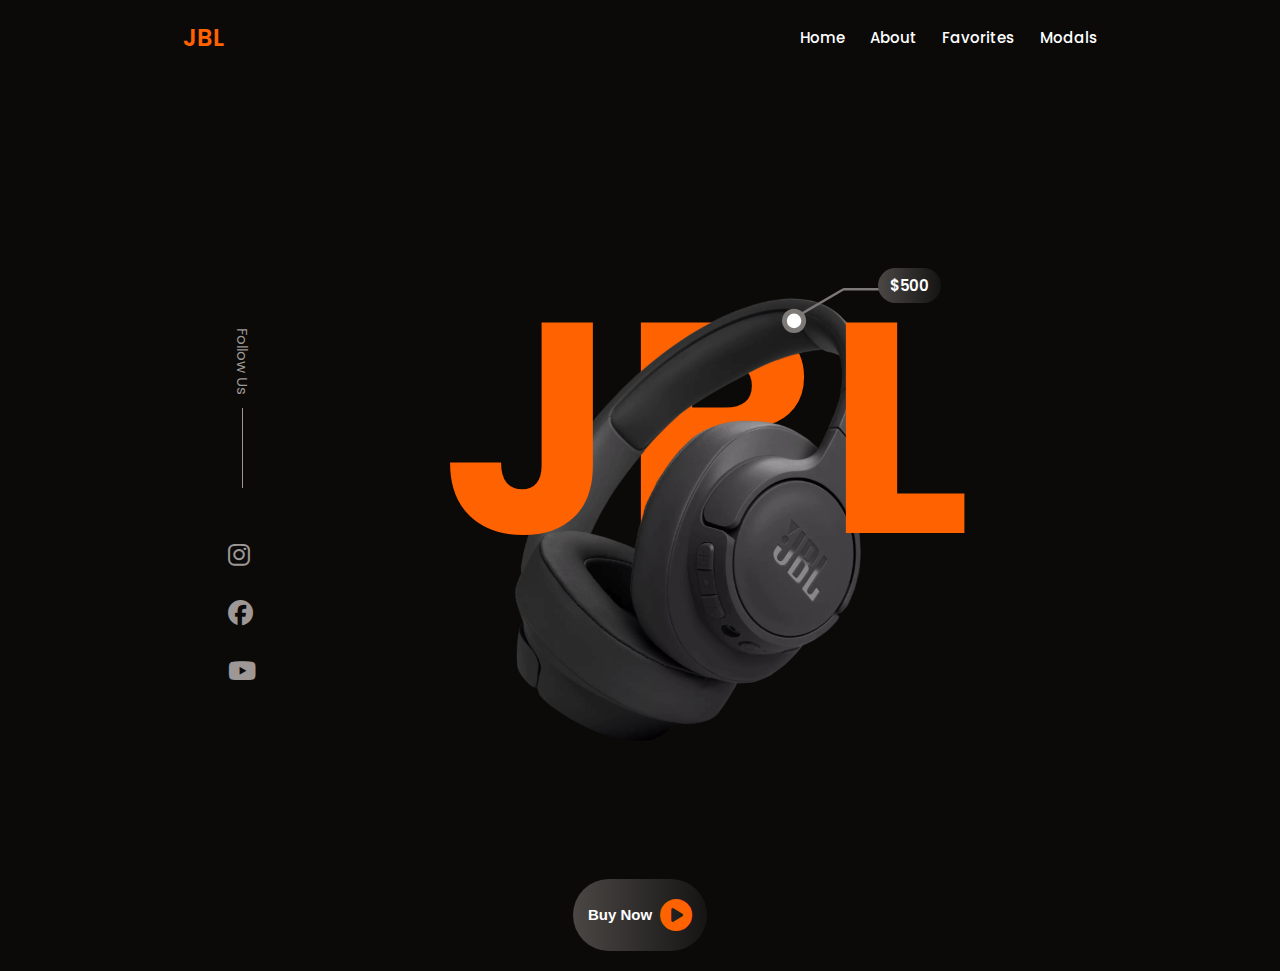
==== 2-)projects/2-)jbl-clone/index.html @ e79e2ca7 "jbl clone start" ====
<!DOCTYPE html>
<html lang="en">
  <head>
    <meta charset="UTF-8" />
    <meta name="viewport" content="width=device-width, initial-scale=1.0" />
    <title>JBl Clone</title>
    <!-- * Css Link -->
    <link rel="stylesheet" href="./styles/style.css" />
    <!-- * Font Awesome -->
    <link
      rel="stylesheet"
      href="https://cdnjs.cloudflare.com/ajax/libs/font-awesome/6.7.2/css/all.min.css"
      integrity="sha512-Evv84Mr4kqVGRNSgIGL/F/aIDqQb7xQ2vcrdIwxfjThSH8CSR7PBEakCr51Ck+w+/U6swU2Im1vVX0SVk9ABhg=="
      crossorigin="anonymous"
      referrerpolicy="no-referrer"
    />
  </head>
  <body>
    <!-- * Header -->
    <header>
      <nav>
        <!-- Logo -->
        <a href="#" class="logo">JBL</a>

        <!-- Navigation List -->
        <ul class="nav-list">
          <li>
            <a href="#">Home</a>
          </li>
          <li>
            <a href="#">About</a>
          </li>
          <li>
            <a href="#">Favorites</a>
          </li>
          <li>
            <a href="#">Modals</a>
          </li>
        </ul>
        <button id="menu-btn">
          <i class="fa-solid fa-bars"></i>
        </button>
      </nav>
    </header>

    <!-- * Home -->
    <section class="home">
      <!-- Left -->
      <div class="home-left">
        <span>Follow Us</span>

        <div class="home-left-social">
          <a href="#">
            <i class="fa-brands fa-instagram"></i>
          </a>
          <a href="#">
            <i class="fa-brands fa-facebook"></i>
          </a>
          <a href="#">
            <i class="fa-brands fa-youtube"></i>
          </a>
        </div>
      </div>

      <!-- Center -->
      <div class="home-center">
        <!-- Image -->
        <img src="./images/home-img.png" class="home-center-image" alt="" />

        <!-- Title -->

        <h1 class="home-center-title">
          <span>J</span>
          <span>B</span>
          <span>L</span>
        </h1>

        <!-- * Tooltip -->
        <div class="home-center-tooltip">
          <img
            src="./images/tooltip-right.svg"
            class="home-tooltip-image"
            alt=""
          />
          <span class="home-center-tooltip-text">$500</span>
        </div>
      </div>
    </section>
    <!-- Button -->
    <div class="btn-container">
      <button class="button">
        Buy Now <i class="fa-solid fa-circle-play"></i>
      </button>
    </div>

    <!-- * Js Bağlantı -->
    <script src="./main.js"></script>
  </body>
</html>
---- 2-)projects/2-)jbl-clone/styles/style.css ----
@import url("https://fonts.googleapis.com/css2?family=Poppins:ital,wght@0,100;0,200;0,300;0,400;0,500;0,600;0,700;0,800;0,900;1,100;1,200;1,300;1,400;1,500;1,600;1,700;1,800;1,900&display=swap");
/* z-index */
@media (max-width: 800px) {
  #menu-btn {
    display: block !important;
  }
  .nav-list {
    display: none !important;
  }
  .nav-list.open {
    display: flex !important;
    flex-direction: column;
    position: fixed;
    top: 8%;
    right: 8%;
    padding: 20px;
    box-shadow: 2px 2px 10px white;
    border-radius: 10px;
    transition: all 0.5s ease-in-out;
  }
  .home-left-social {
    margin-top: 100px;
  }
}
@media (min-width: 768px) {
  .home-center-image {
    width: 320px !important;
  }
  .home-center-title {
    font-size: 256px !important;
    top: -50px !important;
  }
  .home-left span {
    font-size: 0.938rem !important;
  }
  .home-left span::after {
    width: 80px !important;
    left: 80px;
  }
  .home-left-social {
    margin-top: 30px;
  }
  .home-left-social a {
    font-size: 25px !important;
  }
}
@media (min-width: 1150px) {
  .home-center-image {
    width: 400px !important;
  }
  .home-center-title {
    font-size: 300px !important;
    top: -80px !important;
  }
}
header {
  padding: 20px 30px;
}
header nav {
  margin: 0 auto;
  width: 75%;
  display: flex;
  align-items: center;
  justify-content: space-between;
}
header nav .logo {
  color: hsl(23, 100%, 50%);
  font-size: 1.5rem;
  font-weight: 600;
}
header nav .nav-list {
  display: flex;
  align-items: center;
  gap: 25px;
}
header nav .nav-list a {
  color: hsl(0, 0%, 100%);
  font-weight: 500;
  transition: all 0.4s;
}
header nav .nav-list a:hover {
  color: hsl(23, 100%, 50%);
}
header nav #menu-btn {
  background: transparent;
  color: hsl(0, 0%, 100%);
  font-size: 20px;
  cursor: pointer;
  display: none;
}

.home {
  width: 75%;
  margin: 0 auto;
  display: grid;
  margin-top: 10%;
  grid-template-columns: 0.5fr 3fr;
}
.home-left {
  display: grid;
  place-items: center;
}
.home-left span {
  rotate: 90deg;
  font-size: 0.813rem;
  position: relative;
  white-space: nowrap;
}
.home-left span::after {
  content: "";
  width: 48px;
  height: 1px;
  background-color: hsl(23, 4%, 60%);
  display: block;
  position: absolute;
  top: 0;
  bottom: 0;
  margin: auto;
  right: -65px;
}
.home-left-social {
  display: grid;
  row-gap: 20px;
}
.home-left-social a {
  color: hsl(23, 4%, 60%);
  font-size: 20px;
  transition: all 0.5s ease;
}
.home-left-social a:hover {
  color: hsl(23, 100%, 50%);
}
.home-center {
  display: grid;
  justify-self: center;
  position: relative;
}
.home-center img {
  width: 220px;
}
.home-center-title {
  font-size: 10rem;
  color: hsl(23, 100%, 50%);
  position: absolute;
  top: -30px;
  display: flex;
  -moz-column-gap: 7px;
       column-gap: 7px;
  justify-self: center;
}
.home-center-title span:nth-child(2) {
  z-index: -1;
}
.home-center-tooltip {
  position: absolute;
  top: 5px;
  right: 24px;
}
.home-center-tooltip img {
  width: 100px;
}
.home-center-tooltip-text {
  position: absolute;
  background: linear-gradient(90deg, hsl(23, 4%, 28%) 0%, hsl(23, 4%, 8%) 100%);
  color: hsl(0, 0%, 100%);
  padding: 6px 12px;
  border-radius: 64px;
  transform: translate(-4px, -20px);
  font-weight: 600;
}

* {
  margin: 0;
  padding: 0;
  box-sizing: border-box;
  list-style: none;
  text-decoration: none;
  border: none;
  outline: none;
}

body {
  background-color: hsl(23, 12%, 4%);
  color: hsl(23, 4%, 60%);
  font-size: 0.938rem;
  font-family: "Poppins", sans-serif;
}

section {
  padding: 80px 16px;
}

.button {
  background: linear-gradient(90deg, hsl(23, 4%, 28%) 0%, hsl(23, 4%, 8%) 100%);
  color: hsl(0, 0%, 100%);
  padding: 20px 15px;
  border-radius: 64px;
  display: flex;
  align-items: center;
  font-size: 15px;
  font-weight: 600;
  cursor: pointer;
  transition: all 0.5s ease;
}
.button i {
  margin-left: 8px;
  color: hsl(23, 100%, 50%);
  font-size: 32px;
}
.button:hover {
  box-shadow: 0 12px 32px #271208;
}

.btn-container {
  display: flex;
  align-items: center;
  justify-content: center;
  width: 100%;
  padding: 20px;
  margin-top: 20px !important;
}/*# sourceMappingURL=style.css.map */
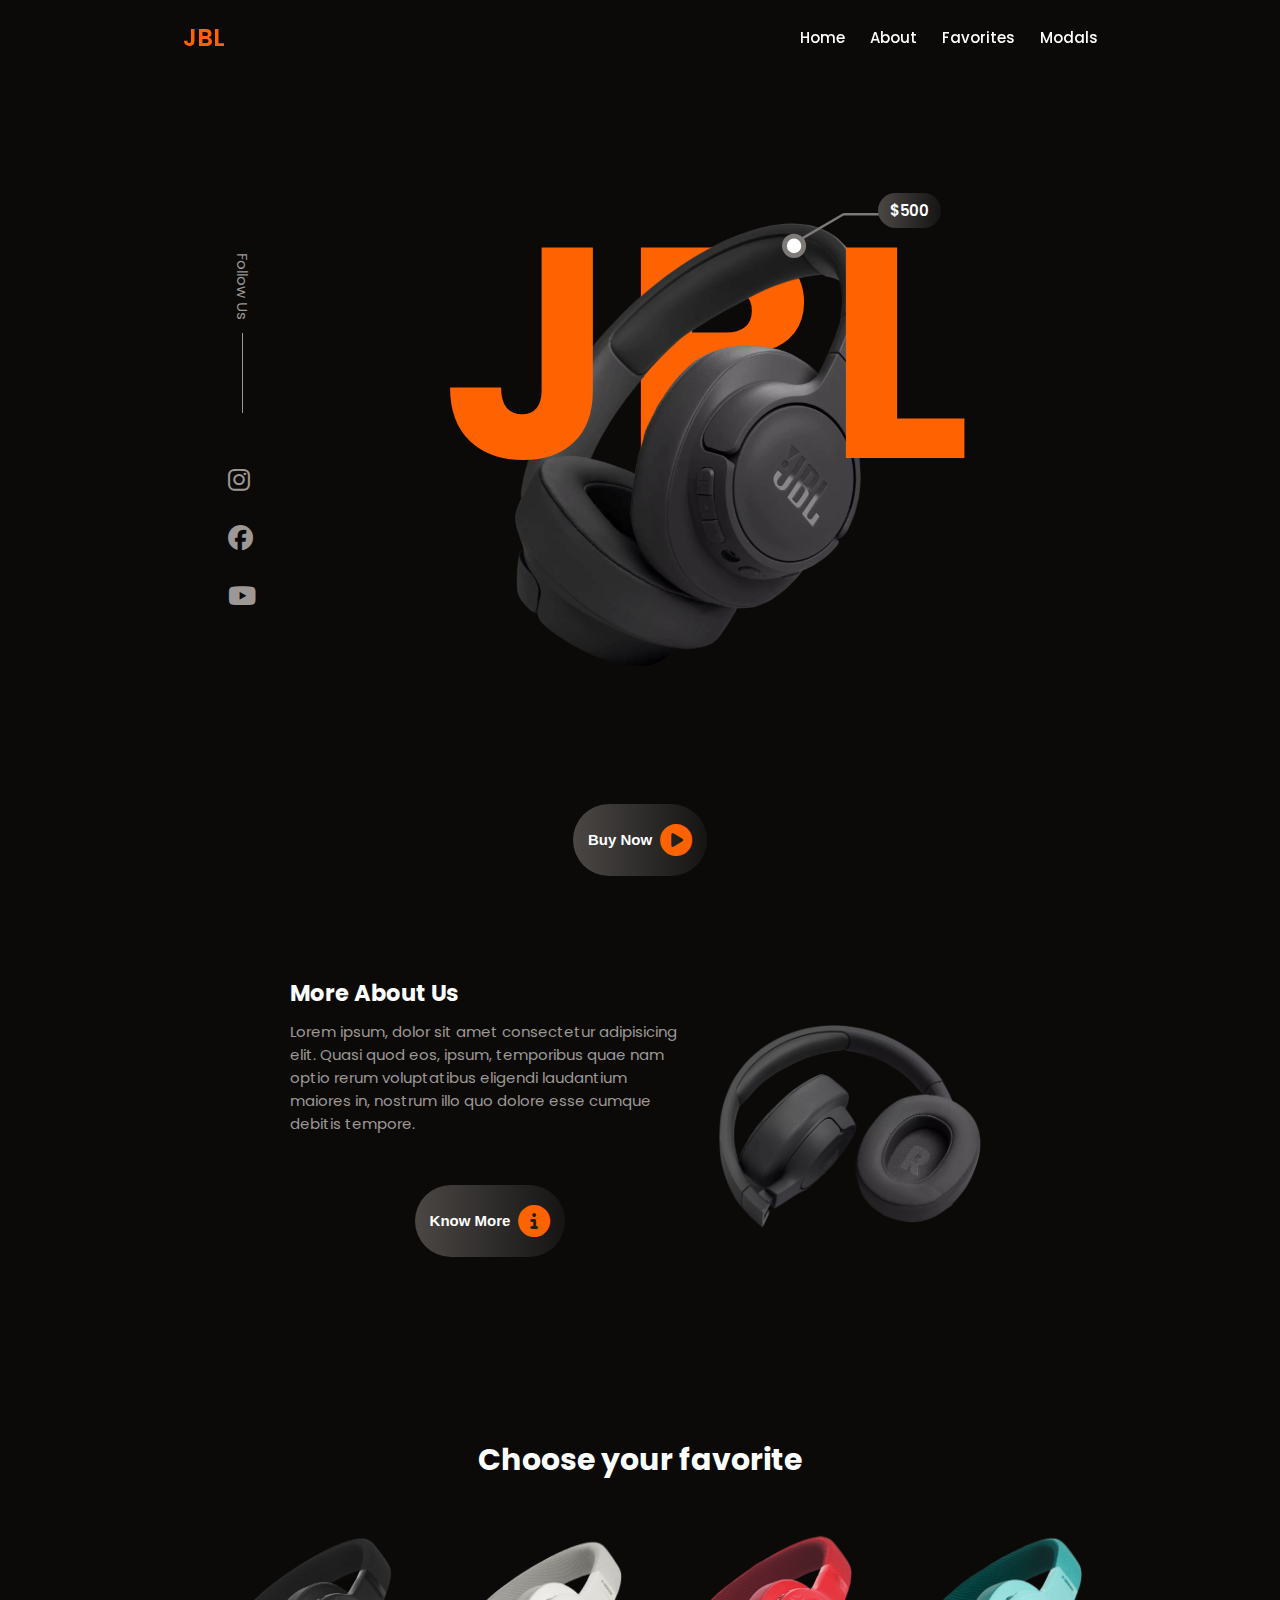
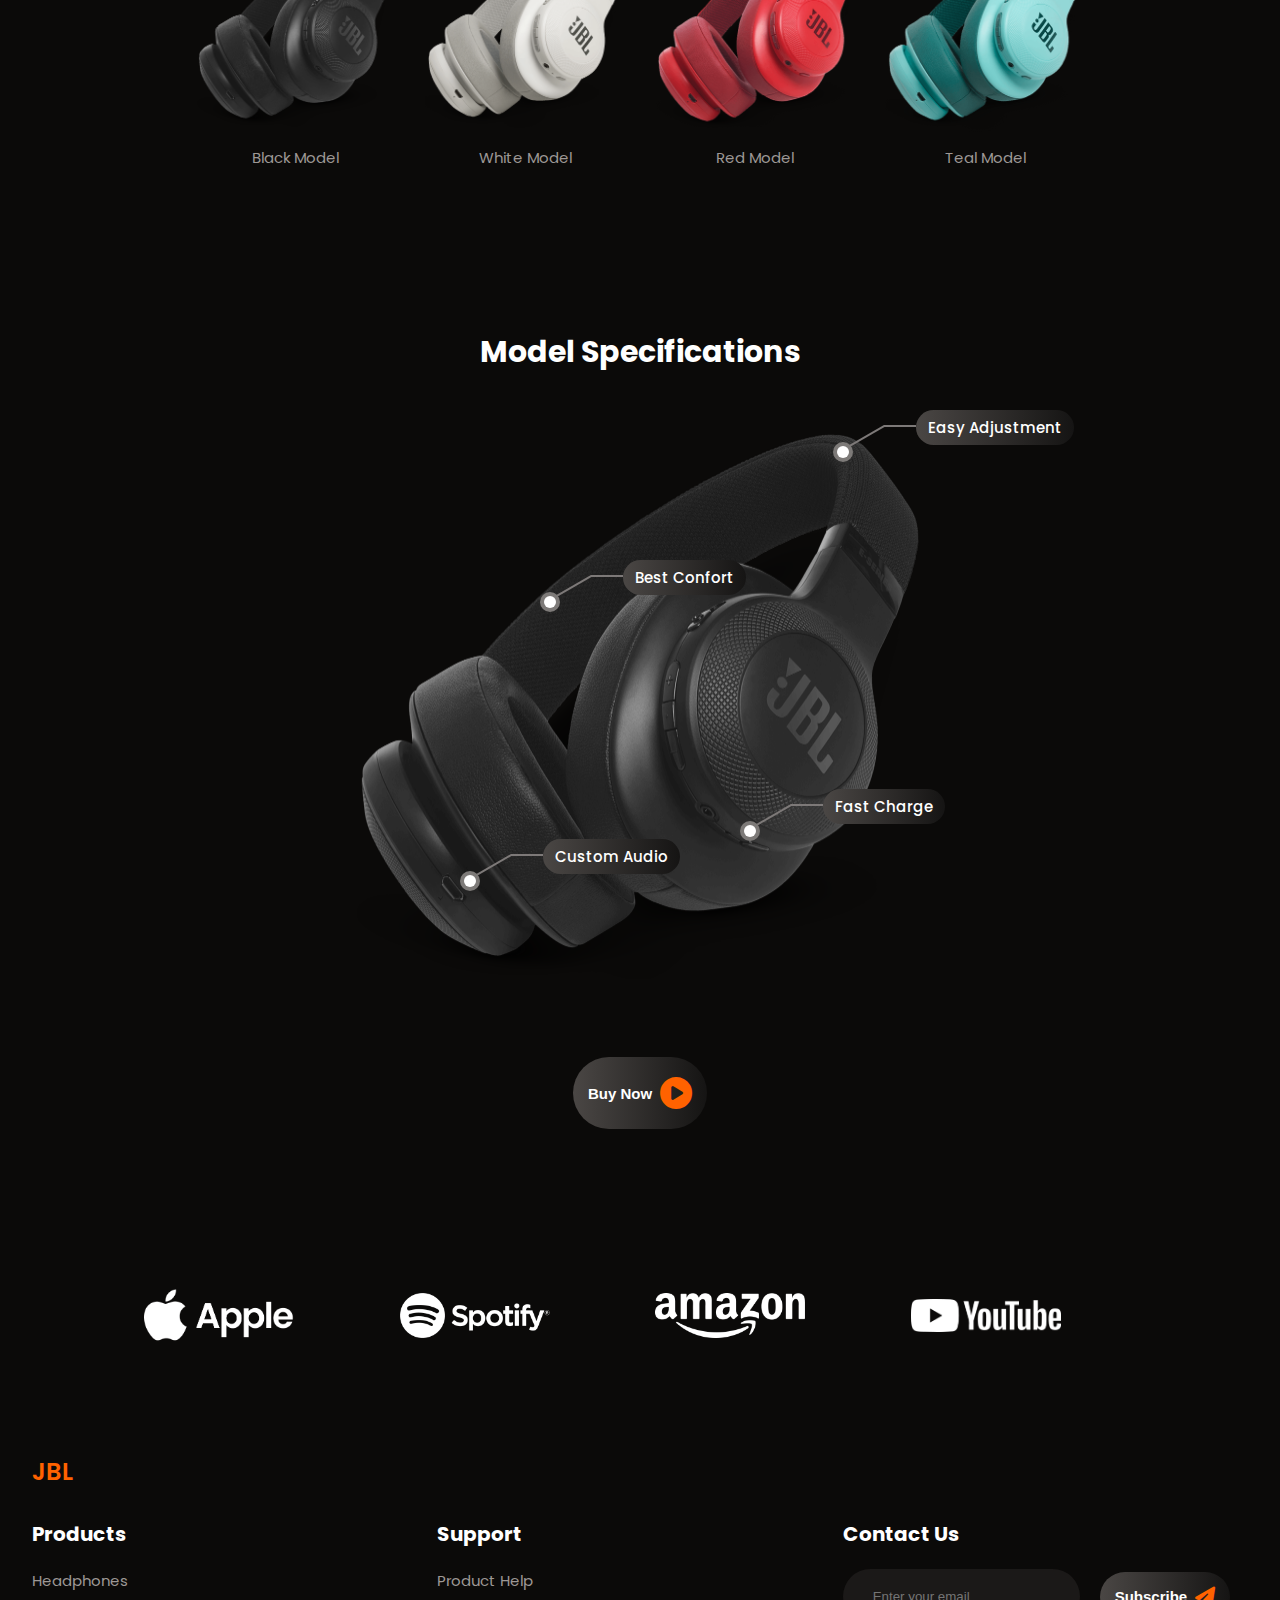
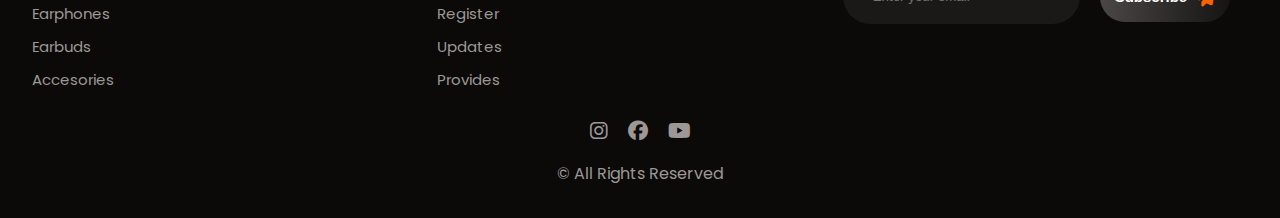
==== commit 1112dbdc: "jbl clone finished" ====
--- a/2-)projects/2-)jbl-clone/index.html
+++ b/2-)projects/2-)jbl-clone/index.html
@@ -86,13 +86,187 @@
         </div>
       </div>
     </section>
-    <!-- Button -->
+    <!-- * Button -->
     <div class="btn-container">
       <button class="button">
         Buy Now <i class="fa-solid fa-circle-play"></i>
       </button>
     </div>
 
+    <!-- * About -->
+    <section class="about">
+      <!-- About Data -->
+      <div class="about-data">
+        <h2>More About Us</h2>
+        <p>
+          Lorem ipsum, dolor sit amet consectetur adipisicing elit. Quasi quod
+          eos, ipsum, temporibus quae nam optio rerum voluptatibus eligendi
+          laudantium maiores in, nostrum illo quo dolore esse cumque debitis
+          tempore.
+        </p>
+        <div class="btn-container">
+          <button class="button">
+            Know More <i class="fa-solid fa-circle-info"></i>
+          </button>
+        </div>
+      </div>
+      <!-- Image -->
+      <div class="about-image">
+        <img src="./images/about-img.png" alt="" />
+      </div>
+    </section>
+
+    <!-- * Favorites -->
+    <section class="favorites">
+      <!-- Title -->
+      <h2 class="section-title">Choose your favorite</h2>
+
+      <!-- Container -->
+      <div class="favorites-container">
+        <!-- Card -->
+        <div class="card">
+          <img src="./images/favorite-1.png" alt="fav-1" />
+          <span>Black Model</span>
+        </div>
+        <!-- Card -->
+        <div class="card">
+          <img src="./images/favorite-2.png" alt="fav-1" />
+          <span>White Model</span>
+        </div>
+        <!-- Card -->
+        <div class="card">
+          <img src="./images/favorite-3.png" alt="fav-1" />
+          <span>Red Model</span>
+        </div>
+        <!-- Card -->
+        <div class="card">
+          <img src="./images/favorite-4.png" alt="fav-1" />
+          <span>Teal Model</span>
+        </div>
+      </div>
+    </section>
+
+    <!-- * Model -->
+    <section class="model">
+      <!-- * Title -->
+      <h2 class="section-title">Model Specifications</h2>
+      <!-- * Model Content  -->
+      <div class="model-content">
+        <!-- Image -->
+        <img
+          src="./images/model-img.png"
+          class="model-image"
+          alt="model-image"
+        />
+        <!-- Tooltip-1 -->
+        <div class="model-tooltip model-tooltip-1">
+          <img src="./images/tooltip-right.svg" alt="" />
+          <span class="model-tooltip-text">Best Confort</span>
+        </div>
+        <!-- Tooltip-2 -->
+        <div class="model-tooltip model-tooltip-2">
+          <img src="./images/tooltip-right.svg" alt="" />
+          <span class="model-tooltip-text">Easy Adjustment</span>
+        </div>
+        <!-- Tooltip-3 -->
+        <div class="model-tooltip model-tooltip-3">
+          <img src="./images/tooltip-right.svg" alt="" />
+          <span class="model-tooltip-text">Fast Charge</span>
+        </div>
+        <!-- Tooltip-4 -->
+        <div class="model-tooltip model-tooltip-4">
+          <img src="./images/tooltip-right.svg" alt="" />
+          <span class="model-tooltip-text">Custom Audio</span>
+        </div>
+      </div>
+      <div class="model-button-container">
+        <button class="button">
+          Buy Now <i class="fa-solid fa-circle-play"></i>
+        </button>
+      </div>
+    </section>
+
+    <!-- * Sponsor  -->
+    <section class="sponsor">
+      <div class="sponsor-container">
+        <img src="./images/sponsor-1.png" alt="sponsor-1" />
+        <img src="./images/sponsor-2.png" alt="sponsor-2" />
+        <img src="./images/sponsor-3.png" alt="sponsor-3" />
+        <img src="./images/sponsor-4.png" alt="sponsor-4" />
+      </div>
+    </section>
+
+    <!-- * Footer -->
+
+    <footer class="footer">
+      <!-- Top -->
+
+      <h2 class="footer-logo">JBL</h2>
+
+      <!-- Wrapper -->
+      <div class="footer-wrapper">
+        <!-- Footer Box -->
+        <div class="footer-box">
+          <h1>Products</h1>
+
+          <ul>
+            <li>
+              <a href="#"> Headphones</a>
+            </li>
+            <li>
+              <a href="#"> Earphones</a>
+            </li>
+            <li>
+              <a href="#"> Earbuds</a>
+            </li>
+            <li>
+              <a href="#"> Accesories</a>
+            </li>
+          </ul>
+        </div>
+        <!-- Footer Box -->
+        <div class="footer-box">
+          <h1>Support</h1>
+          <ul>
+            <li>
+              <a href="#"> Product Help</a>
+            </li>
+            <li>
+              <a href="#"> Register</a>
+            </li>
+            <li>
+              <a href="#"> Updates</a>
+            </li>
+            <li>
+              <a href="#"> Provides</a>
+            </li>
+          </ul>
+        </div>
+        <div class="footer-box">
+          <h1>Contact Us</h1>
+
+          <form class="footer-form">
+            <input type="email" placeholder="Enter your email" />
+            <button class="button">
+              Subscribe <i class="fa-solid fa-paper-plane"></i>
+            </button>
+          </form>
+        </div>
+      </div>
+
+      <!-- Bottom -->
+
+      <div class="footer-bottom">
+        <div class="social">
+          <i class="fa-brands fa-instagram"></i>
+          <i class="fa-brands fa-facebook"></i>
+          <i class="fa-brands fa-youtube"></i>
+        </div>
+
+        <p>&copy; All Rights Reserved</p>
+      </div>
+    </footer>
+
     <!-- * Js Bağlantı -->
     <script src="./main.js"></script>
   </body>
--- a/2-)projects/2-)jbl-clone/styles/style.css
+++ b/2-)projects/2-)jbl-clone/styles/style.css
@@ -1,25 +1,59 @@
 @import url("https://fonts.googleapis.com/css2?family=Poppins:ital,wght@0,100;0,200;0,300;0,400;0,500;0,600;0,700;0,800;0,900;1,100;1,200;1,300;1,400;1,500;1,600;1,700;1,800;1,900&display=swap");
 /* z-index */
+@media (max-width: 1200px) {
+  .about {
+    flex-direction: column;
+    text-align: center;
+  }
+  .about-data {
+    max-width: unset !important;
+  }
+}
 @media (max-width: 800px) {
   #menu-btn {
     display: block !important;
   }
   .nav-list {
     display: none !important;
+  }
+  header {
+    background: rgba(255, 255, 255, 0.2);
+    border-radius: 0 0 16px 16px;
+    box-shadow: 0 4px 30px rgba(0, 0, 0, 0.1);
+    backdrop-filter: blur(11.2px);
+    -webkit-backdrop-filter: blur(11.2px);
+    border: 1px solid rgba(255, 255, 255, 0.1);
   }
   .nav-list.open {
     display: flex !important;
     flex-direction: column;
     position: fixed;
-    top: 8%;
-    right: 8%;
+    top: 90px !important;
+    right: 3%;
     padding: 20px;
-    box-shadow: 2px 2px 10px white;
-    border-radius: 10px;
+    /* From https://css.glass */
+    background: hsl(23, 12%, 4%);
+    border-radius: 16px;
+    box-shadow: 5px 5px 20px rgba(255, 255, 255, 0.278);
+    backdrop-filter: blur(20px);
+    -webkit-backdrop-filter: blur(20px);
+    border: 1px solid rgba(255, 255, 255, 0.1);
     transition: all 0.5s ease-in-out;
   }
   .home-left-social {
     margin-top: 100px;
+  }
+  .sponsor-container {
+    justify-self: center;
+  }
+  .footer-form {
+    flex-direction: column;
+    float: left;
+  }
+}
+@media (max-width: 600px) {
+  .favorites-container {
+    flex-direction: column;
   }
 }
 @media (min-width: 768px) {
@@ -52,9 +86,30 @@
     font-size: 300px !important;
     top: -80px !important;
   }
+  .model-image {
+    width: 600px !important;
+  }
+  .model-tooltip-text {
+    font-size: 0.938rem !important;
+  }
+  .model-tooltip-1 {
+    top: 200px !important;
+    left: 200px !important;
+  }
+  .model-tooltip-3 {
+    left: 400px !important;
+    bottom: 150px !important;
+  }
+  .model-tooltip-4 {
+    left: 120px !important;
+  }
 }
 header {
   padding: 20px 30px;
+  position: fixed;
+  top: 0;
+  width: 100%;
+  z-index: 100;
 }
 header nav {
   margin: 0 auto;
@@ -167,6 +222,189 @@
   border-radius: 64px;
   transform: translate(-4px, -20px);
   font-weight: 600;
+}
+
+.about {
+  display: flex;
+  justify-content: center;
+  align-items: center;
+  gap: 20px;
+}
+.about-data {
+  display: flex;
+  flex-direction: column;
+  max-width: 400px;
+  gap: 10px;
+}
+.about img {
+  width: 280px;
+}
+
+.favorites-container {
+  display: flex;
+  align-items: center;
+  justify-content: center;
+  gap: 30px;
+  margin-top: 40px;
+  flex-wrap: wrap;
+}
+.favorites-container .card {
+  display: flex;
+  flex-direction: column;
+  align-items: center;
+  gap: 10px;
+}
+.favorites-container .card img {
+  width: 200px;
+  cursor: pointer;
+  transition: all 0.5s ease;
+}
+.favorites-container .card img:hover {
+  scale: 1.2;
+}
+.favorites-container .card span {
+  cursor: pointer;
+  transition: all 0.5s ease;
+}
+.favorites-container .card span:hover {
+  color: hsl(23, 100%, 50%);
+}
+
+.model-content {
+  position: relative;
+  justify-self: center;
+  padding-top: 32px;
+}
+.model-image {
+  width: 280px;
+}
+.model-tooltip {
+  position: absolute;
+}
+.model-tooltip-text {
+  background: linear-gradient(90deg, hsl(23, 4%, 28%) 0%, hsl(23, 4%, 8%) 100%);
+  padding: 6px 12px;
+  border-radius: 64px;
+  color: white;
+  font-size: 0.813rem;
+  font-weight: 500;
+  position: absolute;
+  white-space: nowrap;
+  transform: translate(0, -15px);
+}
+.model-tooltip-1 {
+  top: 110px;
+  left: 80px;
+}
+.model-tooltip-2 {
+  top: 50px;
+  right: 24px;
+}
+.model-tooltip-3 {
+  bottom: 30px;
+  left: 50px;
+}
+.model-tooltip-4 {
+  bottom: 100px;
+  left: 20px;
+}
+.model-button-container {
+  display: flex;
+  align-items: center;
+  justify-content: center;
+  margin-top: 60px;
+}
+
+.sponsor {
+  width: 80%;
+  margin: 0 auto;
+}
+.sponsor-container {
+  display: grid;
+  grid-template-columns: repeat(auto-fit, minmax(200px, 1fr));
+  align-items: center;
+  gap: 30px;
+}
+.sponsor-container img {
+  width: 150px;
+  cursor: pointer;
+  transition: all 0.5s ease;
+}
+.sponsor-container img:hover {
+  scale: 1.1;
+}
+
+.footer {
+  padding: 32px;
+}
+.footer-logo {
+  color: hsl(23, 100%, 50%);
+  font-size: 1.5rem;
+  font-weight: 600;
+}
+.footer-wrapper {
+  display: grid;
+  grid-template-columns: repeat(auto-fit, minmax(400px, 1fr));
+  row-gap: 50px;
+  margin: 30px 0;
+}
+.footer-box h1 {
+  font-size: 1.25rem;
+}
+.footer-box ul {
+  margin-top: 20px;
+  display: flex;
+  flex-direction: column;
+  gap: 10px;
+}
+.footer-box ul a {
+  color: hsl(23, 4%, 60%);
+  transition: all 0.5s ease;
+}
+.footer-box ul a:hover {
+  color: hsl(23, 100%, 50%);
+}
+.footer-form {
+  display: flex;
+  align-items: center;
+  gap: 20px;
+  margin-top: 20px;
+}
+.footer-form input {
+  padding: 20px 30px;
+  border-radius: 64px;
+  background-color: hsl(23, 4%, 10%);
+  color: hsl(23, 4%, 60%);
+}
+.footer-form button {
+  padding: 15px !important;
+}
+.footer-form button i {
+  font-size: 20px !important;
+}
+.footer-bottom {
+  text-align: center;
+  display: flex;
+  flex-direction: column;
+  gap: 20px;
+}
+.footer-bottom .social {
+  display: flex;
+  justify-content: center;
+  align-items: center;
+  gap: 20px;
+}
+.footer-bottom .social i {
+  font-size: 20px;
+  cursor: pointer;
+  transition: all 0.5s;
+}
+.footer-bottom .social i:hover {
+  color: hsl(23, 100%, 50%);
+  scale: 1.3;
+}
+.footer-bottom p {
+  font-size: 1rem;
 }
 
 * {
@@ -179,6 +417,16 @@
   outline: none;
 }
 
+h1,
+h2 {
+  color: hsl(0, 0%, 100%);
+}
+
+.section-title {
+  text-align: center;
+  font-size: 30px;
+}
+
 body {
   background-color: hsl(23, 12%, 4%);
   color: hsl(23, 4%, 60%);
